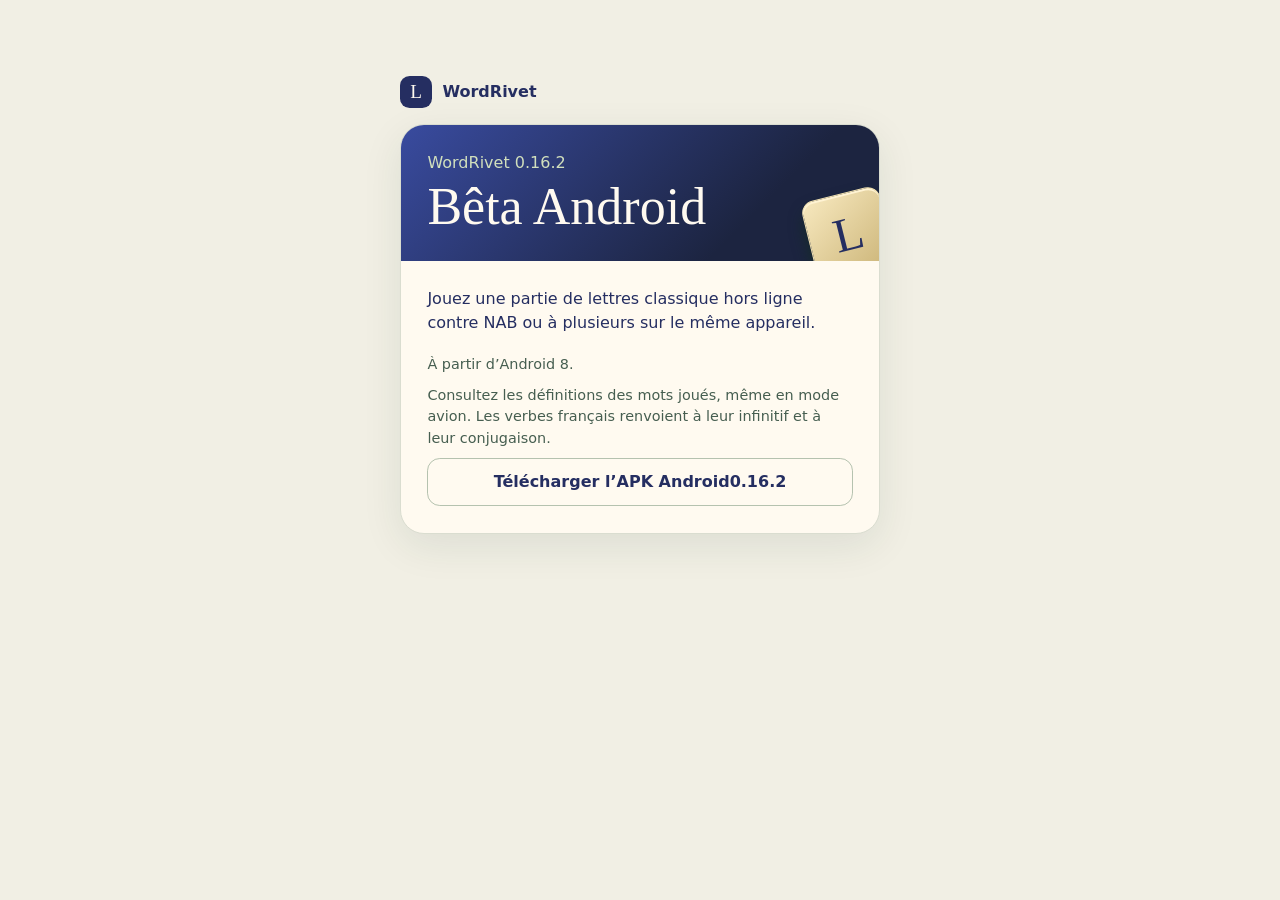
==== index.html @ 8d180b80 "Offer the WordRivet 0.16.2 beta on the download and invitation pages" ====
<!doctype html>
<html lang="fr">
<head>
  <meta charset="utf-8">
  <meta name="viewport" content="width=device-width, initial-scale=1">
  <meta name="theme-color" content="#252e61">
  <meta name="description" content="Téléchargez la bêta Android de WordRivet et jouez une partie de lettres classique.">
  <title>Bêta Android · WordRivet</title>
  <style>
    :root {
      color-scheme: light;
      --ink: #252e61;
      --muted: #465e50;
      --paper: #fffaf0;
      --page: #f1efe4;
      font: 16px/1.5 system-ui, sans-serif;
    }
    * { box-sizing: border-box; }
    [hidden] { display: none !important; }
    body { margin: 0; background: var(--page); color: var(--ink); }
    main { max-width: 35rem; padding: clamp(1rem, 6vw, 2.5rem); margin: 4vh auto; }
    .brand { margin: 0 0 1rem; display: flex; align-items: center; gap: .65rem; font-weight: 700; }
    .brand span {
      display: grid;
      place-items: center;
      background: var(--ink);
      color: var(--paper);
      border-radius: .6rem;
      font: 1.2rem Georgia, serif;
      width: 2rem;
      height: 2rem;
    }
    article {
      overflow: hidden;
      border-radius: 1.5rem;
      background: var(--paper);
      border: 1px solid #daddd0;
      box-shadow: 0 .75rem 2.5rem #1a332917;
    }
    .hero {
      position: relative;
      isolation: isolate;
      overflow: hidden;
      padding: 1.65rem;
      background: linear-gradient(135deg, #394b9f, #1c2440 72%);
      color: var(--paper);
    }
    .hero p { margin: 0; color: #d1dfbd; }
    h1 { margin: .3rem 0 0; font: clamp(2rem, 7vw, 3.25rem)/1.04 Georgia, serif; max-width: 85%; }
    .tile {
      position: absolute;
      right: -.55rem;
      bottom: -.75rem;
      z-index: -1;
      width: 5rem;
      height: 5rem;
      border: 1px solid #f3e3b3;
      border-radius: .8rem;
      background: linear-gradient(145deg, #f7e8be, #cbb477);
      box-shadow: inset 0 2px #fff3d3, 0 .35rem #867246, 0 .7rem 1rem #142d25;
      display: grid;
      place-items: center;
      color: var(--ink);
      transform: rotate(-14deg);
      font: 3rem Georgia, serif;
    }
    .body { padding: 1.65rem; }
    .body p { margin: 0 0 1.1rem; }
    .target { display: flex; align-items: baseline; flex-wrap: wrap; gap: .5rem .75rem; }
    .target strong { font: 2.5rem/1 Georgia, serif; }
    .target span { color: var(--muted); }
    .button {
      display: flex;
      justify-content: center;
      align-items: center;
      min-height: 3rem;
      border: 1px solid #b5c2af;
      border-radius: .8rem;
      padding: .65rem .9rem;
      color: var(--ink);
      text-decoration: none;
      font-weight: 650;
      text-align: center;
    }
    .primary { background: var(--ink); border-color: var(--ink); color: var(--paper); }
    .button:focus-visible { outline: 3px solid #73875d; outline-offset: 3px; }
    .install { margin-top: 1.2rem; }
    .install p { color: var(--muted); font-size: .9rem; margin-bottom: .55rem; }
  </style>
</head>
<body>
  <main>
    <p class="brand"><span aria-hidden="true">L</span> WordRivet</p>
    <article>
      <header class="hero">
        <p id="date">WordRivet 0.16.2</p>
        <h1 id="h1">Bêta Android</h1>
        <span class="tile" aria-hidden="true">L</span>
      </header>
      <div class="body">
        <div id="challenge" hidden>
          <p class="target"><strong id="score"></strong><span id="target-label">à battre</span></p>
          <p id="intro">Retrouve le même plateau et le même chevalet dans WordRivet.</p>
          <a class="button primary" id="open">Ouvrir dans WordRivet</a>
        </div>
        <p id="invalid">Jouez une partie de lettres classique hors ligne contre NAB ou à plusieurs sur le même appareil.</p>
        <div class="install">
          <p id="install">À partir d’Android 8.</p>
          <p id="changes">Consultez les définitions des mots joués, même en mode avion. Les verbes français renvoient à leur infinitif et à leur conjugaison.</p>
          <a id="download" class="button" href="https://raw.githubusercontent.com/nabz0r/scrabnble/refs/tags/v0.16.2/android/artifacts/lettrine.apk">Télécharger l’APK Android <span>0.16.2</span></a>
        </div>
      </div>
    </article>
  </main>
  <script>
    const invite = /^v1\/(?:en\/)?(\d{4})-(\d{2})-(\d{2})\/(0|[1-9]\d{0,3})\/[0-9a-f]{24}$/;
    const payload = location.hash.slice(1);
    const english = payload.startsWith('v1/en/');
    const fields = invite.exec(payload);
    if (english) {
      document.documentElement.lang = 'en';
      document.title = "Beat my score \u00b7 WordRivet";
      const labels = {"h1": "Beat my score", "date": "Word challenge", "target-label": "to beat", "intro": "Play the same board and rack in WordRivet.", "open": "Open in WordRivet", "invalid": "Open the complete link that came with the score card.", "install": "Install WordRivet on Android, then come back to this invitation.", "changes": "Look up definitions and French conjugations even in airplane mode."};
      for (const [id, text] of Object.entries(labels)) document.getElementById(id).textContent = text;
      const download = document.getElementById("download");
      download.textContent = "Download Android APK " + download.querySelector("span").textContent;
    }
    if (fields) {
      const [, year, month, day, points] = fields;
      const date = new Date(0);
      date.setUTCFullYear(+year, +month - 1, +day);
      if (+year > 0 && date.getUTCFullYear() === +year && date.getUTCMonth() === +month - 1 && date.getUTCDate() === +day) {
        const formatter = new Intl.DateTimeFormat(english ? 'en-GB' : 'fr-FR', { day: 'numeric', month: 'long', year: 'numeric', timeZone: 'UTC' });
        document.title = english ? 'Beat my score · WordRivet' : 'Bats mon score · WordRivet';
        document.getElementById('date').textContent = (english ? '' : 'Défi du ') + formatter.format(date);
        document.getElementById('h1').textContent = english ? 'Beat my score' : 'Bats mon score';
        document.getElementById('install').textContent = english ? 'Install WordRivet on Android, then come back to this invitation.' : 'Sur Android, installe WordRivet puis reviens à cette invitation.';
        document.getElementById('score').textContent = points + (+points === 1 ? ' point' : ' points');
        document.getElementById('open').href = 'lettrine://defi/' + payload;
        document.getElementById('challenge').hidden = false;
        document.getElementById('invalid').hidden = true;
      }
    }
  </script>
</body>
</html>
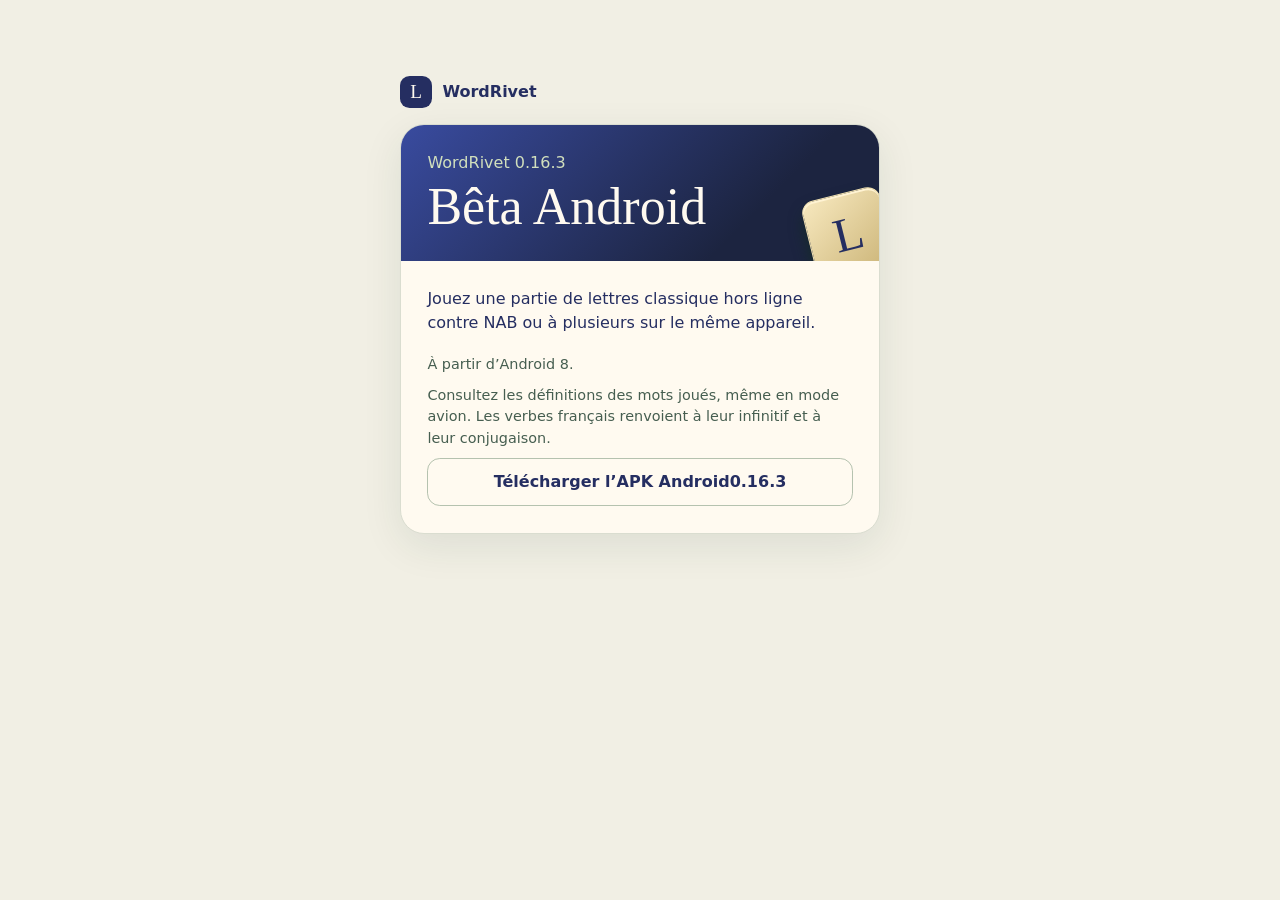
==== commit f72d84e7: "Offer the WordRivet 0.16.3 beta on the download and invitation pages" ====
--- a/index.html
+++ b/index.html
@@ -93,7 +93,7 @@
     <p class="brand"><span aria-hidden="true">L</span> WordRivet</p>
     <article>
       <header class="hero">
-        <p id="date">WordRivet 0.16.2</p>
+        <p id="date">WordRivet 0.16.3</p>
         <h1 id="h1">Bêta Android</h1>
         <span class="tile" aria-hidden="true">L</span>
       </header>
@@ -107,7 +107,7 @@
         <div class="install">
           <p id="install">À partir d’Android 8.</p>
           <p id="changes">Consultez les définitions des mots joués, même en mode avion. Les verbes français renvoient à leur infinitif et à leur conjugaison.</p>
-          <a id="download" class="button" href="https://raw.githubusercontent.com/nabz0r/scrabnble/refs/tags/v0.16.2/android/artifacts/lettrine.apk">Télécharger l’APK Android <span>0.16.2</span></a>
+          <a id="download" class="button" href="https://raw.githubusercontent.com/nabz0r/scrabnble/refs/tags/v0.16.3/android/artifacts/lettrine.apk">Télécharger l’APK Android <span>0.16.3</span></a>
         </div>
       </div>
     </article>
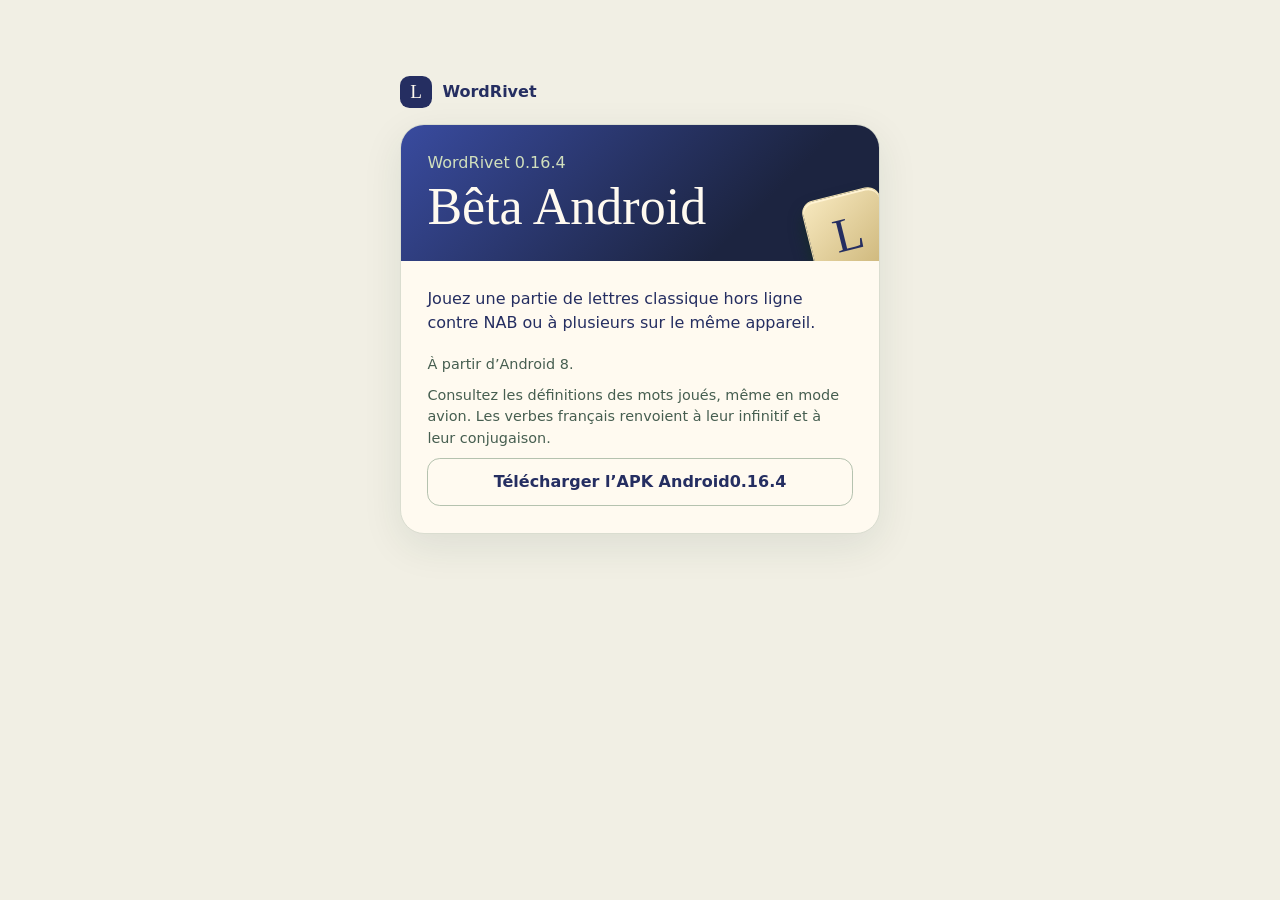
==== commit a5d02b7c: "Offer the WordRivet 0.16.4 beta on download and invitation pages" ====
--- a/index.html
+++ b/index.html
@@ -93,7 +93,7 @@
     <p class="brand"><span aria-hidden="true">L</span> WordRivet</p>
     <article>
       <header class="hero">
-        <p id="date">WordRivet 0.16.3</p>
+        <p id="date">WordRivet 0.16.4</p>
         <h1 id="h1">Bêta Android</h1>
         <span class="tile" aria-hidden="true">L</span>
       </header>
@@ -107,7 +107,7 @@
         <div class="install">
           <p id="install">À partir d’Android 8.</p>
           <p id="changes">Consultez les définitions des mots joués, même en mode avion. Les verbes français renvoient à leur infinitif et à leur conjugaison.</p>
-          <a id="download" class="button" href="https://raw.githubusercontent.com/nabz0r/scrabnble/refs/tags/v0.16.3/android/artifacts/lettrine.apk">Télécharger l’APK Android <span>0.16.3</span></a>
+          <a id="download" class="button" href="https://raw.githubusercontent.com/nabz0r/scrabnble/refs/tags/v0.16.4/android/artifacts/lettrine.apk">Télécharger l’APK Android <span>0.16.4</span></a>
         </div>
       </div>
     </article>
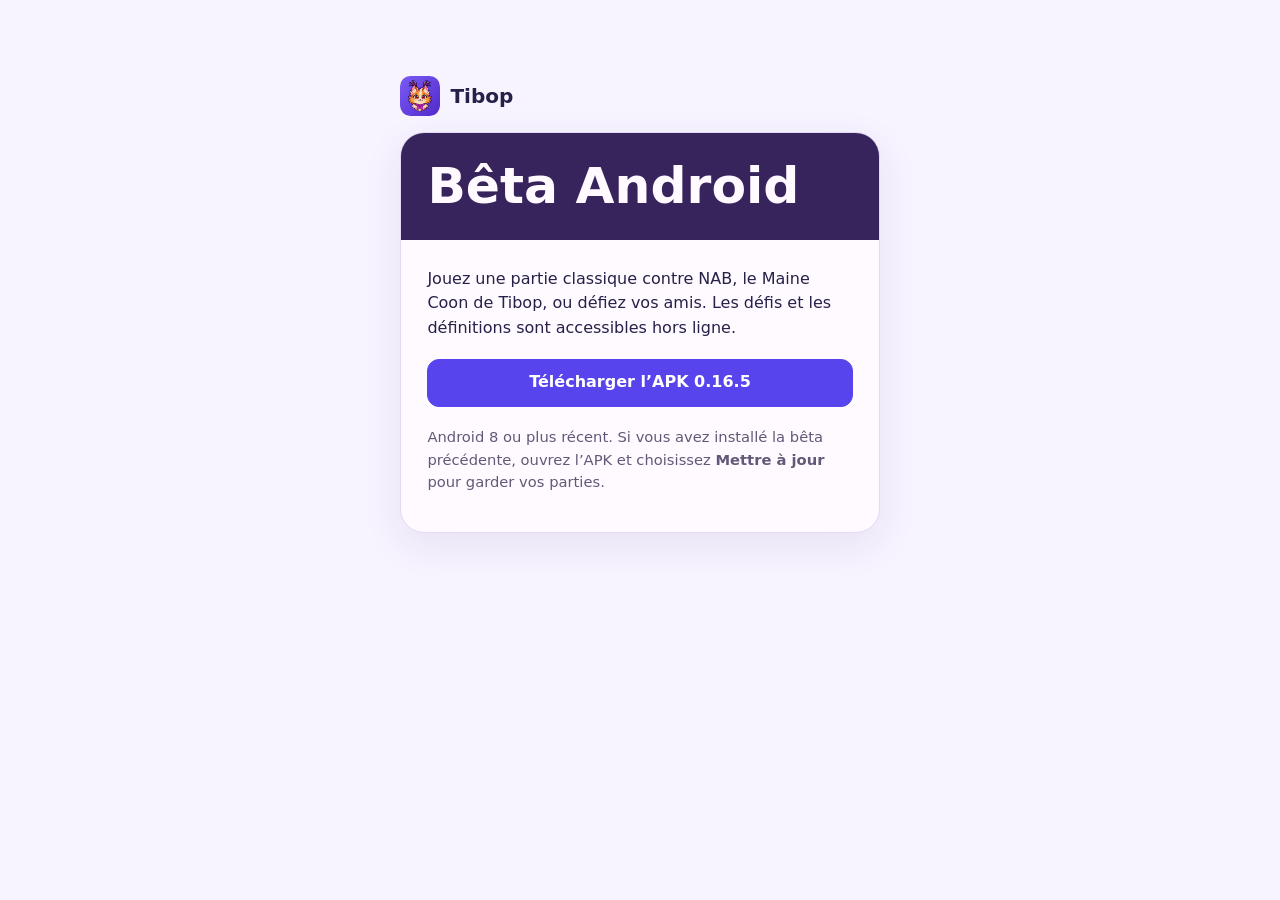
==== commit d72ea64b: "Publish Tibop 0.16.5 beta and invitation pages" ====
--- a/index.html
+++ b/index.html
@@ -3,143 +3,30 @@
 <head>
   <meta charset="utf-8">
   <meta name="viewport" content="width=device-width, initial-scale=1">
-  <meta name="theme-color" content="#252e61">
-  <meta name="description" content="Téléchargez la bêta Android de WordRivet et jouez une partie de lettres classique.">
-  <title>Bêta Android · WordRivet</title>
-  <style>
-    :root {
-      color-scheme: light;
-      --ink: #252e61;
-      --muted: #465e50;
-      --paper: #fffaf0;
-      --page: #f1efe4;
-      font: 16px/1.5 system-ui, sans-serif;
-    }
-    * { box-sizing: border-box; }
-    [hidden] { display: none !important; }
-    body { margin: 0; background: var(--page); color: var(--ink); }
-    main { max-width: 35rem; padding: clamp(1rem, 6vw, 2.5rem); margin: 4vh auto; }
-    .brand { margin: 0 0 1rem; display: flex; align-items: center; gap: .65rem; font-weight: 700; }
-    .brand span {
-      display: grid;
-      place-items: center;
-      background: var(--ink);
-      color: var(--paper);
-      border-radius: .6rem;
-      font: 1.2rem Georgia, serif;
-      width: 2rem;
-      height: 2rem;
-    }
-    article {
-      overflow: hidden;
-      border-radius: 1.5rem;
-      background: var(--paper);
-      border: 1px solid #daddd0;
-      box-shadow: 0 .75rem 2.5rem #1a332917;
-    }
-    .hero {
-      position: relative;
-      isolation: isolate;
-      overflow: hidden;
-      padding: 1.65rem;
-      background: linear-gradient(135deg, #394b9f, #1c2440 72%);
-      color: var(--paper);
-    }
-    .hero p { margin: 0; color: #d1dfbd; }
-    h1 { margin: .3rem 0 0; font: clamp(2rem, 7vw, 3.25rem)/1.04 Georgia, serif; max-width: 85%; }
-    .tile {
-      position: absolute;
-      right: -.55rem;
-      bottom: -.75rem;
-      z-index: -1;
-      width: 5rem;
-      height: 5rem;
-      border: 1px solid #f3e3b3;
-      border-radius: .8rem;
-      background: linear-gradient(145deg, #f7e8be, #cbb477);
-      box-shadow: inset 0 2px #fff3d3, 0 .35rem #867246, 0 .7rem 1rem #142d25;
-      display: grid;
-      place-items: center;
-      color: var(--ink);
-      transform: rotate(-14deg);
-      font: 3rem Georgia, serif;
-    }
-    .body { padding: 1.65rem; }
-    .body p { margin: 0 0 1.1rem; }
-    .target { display: flex; align-items: baseline; flex-wrap: wrap; gap: .5rem .75rem; }
-    .target strong { font: 2.5rem/1 Georgia, serif; }
-    .target span { color: var(--muted); }
-    .button {
-      display: flex;
-      justify-content: center;
-      align-items: center;
-      min-height: 3rem;
-      border: 1px solid #b5c2af;
-      border-radius: .8rem;
-      padding: .65rem .9rem;
-      color: var(--ink);
-      text-decoration: none;
-      font-weight: 650;
-      text-align: center;
-    }
-    .primary { background: var(--ink); border-color: var(--ink); color: var(--paper); }
-    .button:focus-visible { outline: 3px solid #73875d; outline-offset: 3px; }
-    .install { margin-top: 1.2rem; }
-    .install p { color: var(--muted); font-size: .9rem; margin-bottom: .55rem; }
-  </style>
+  <meta name="theme-color" content="#f7f3ff">
+  <meta name="referrer" content="no-referrer">
+  <meta name="description" content="Téléchargez Tibop pour Android, le jeu de lettres de NAB le Maine Coon.">
+  <title>Bêta Android · Tibop</title>
+  <link rel="icon" href="./tibop-icon.png" type="image/png">
+  <link rel="stylesheet" href="./tibop.css">
 </head>
 <body>
   <main>
-    <p class="brand"><span aria-hidden="true">L</span> WordRivet</p>
+    <p class="brand"><img src="./tibop-icon.png" width="40" height="40" alt=""> Tibop</p>
     <article>
-      <header class="hero">
-        <p id="date">WordRivet 0.16.4</p>
-        <h1 id="h1">Bêta Android</h1>
-        <span class="tile" aria-hidden="true">L</span>
-      </header>
+      <header class="hero"><h1>Bêta Android</h1></header>
       <div class="body">
-        <div id="challenge" hidden>
-          <p class="target"><strong id="score"></strong><span id="target-label">à battre</span></p>
-          <p id="intro">Retrouve le même plateau et le même chevalet dans WordRivet.</p>
-          <a class="button primary" id="open">Ouvrir dans WordRivet</a>
-        </div>
-        <p id="invalid">Jouez une partie de lettres classique hors ligne contre NAB ou à plusieurs sur le même appareil.</p>
+        <p>Jouez une partie classique contre NAB, le Maine Coon de Tibop, ou défiez vos amis. Les défis et les définitions sont accessibles hors ligne.</p>
+        <a class="button primary" href="https://github.com/nabz0r/scrabnble/releases/download/v0.16.5/Tibop-0.16.5.apk">Télécharger l’APK 0.16.5</a>
         <div class="install">
-          <p id="install">À partir d’Android 8.</p>
-          <p id="changes">Consultez les définitions des mots joués, même en mode avion. Les verbes français renvoient à leur infinitif et à leur conjugaison.</p>
-          <a id="download" class="button" href="https://raw.githubusercontent.com/nabz0r/scrabnble/refs/tags/v0.16.4/android/artifacts/lettrine.apk">Télécharger l’APK Android <span>0.16.4</span></a>
+          <p>Android 8 ou plus récent. Si vous avez installé la bêta précédente, ouvrez l’APK et choisissez <strong>Mettre à jour</strong> pour garder vos parties.</p>
         </div>
       </div>
     </article>
   </main>
   <script>
-    const invite = /^v1\/(?:en\/)?(\d{4})-(\d{2})-(\d{2})\/(0|[1-9]\d{0,3})\/[0-9a-f]{24}$/;
-    const payload = location.hash.slice(1);
-    const english = payload.startsWith('v1/en/');
-    const fields = invite.exec(payload);
-    if (english) {
-      document.documentElement.lang = 'en';
-      document.title = "Beat my score \u00b7 WordRivet";
-      const labels = {"h1": "Beat my score", "date": "Word challenge", "target-label": "to beat", "intro": "Play the same board and rack in WordRivet.", "open": "Open in WordRivet", "invalid": "Open the complete link that came with the score card.", "install": "Install WordRivet on Android, then come back to this invitation.", "changes": "Look up definitions and French conjugations even in airplane mode."};
-      for (const [id, text] of Object.entries(labels)) document.getElementById(id).textContent = text;
-      const download = document.getElementById("download");
-      download.textContent = "Download Android APK " + download.querySelector("span").textContent;
-    }
-    if (fields) {
-      const [, year, month, day, points] = fields;
-      const date = new Date(0);
-      date.setUTCFullYear(+year, +month - 1, +day);
-      if (+year > 0 && date.getUTCFullYear() === +year && date.getUTCMonth() === +month - 1 && date.getUTCDate() === +day) {
-        const formatter = new Intl.DateTimeFormat(english ? 'en-GB' : 'fr-FR', { day: 'numeric', month: 'long', year: 'numeric', timeZone: 'UTC' });
-        document.title = english ? 'Beat my score · WordRivet' : 'Bats mon score · WordRivet';
-        document.getElementById('date').textContent = (english ? '' : 'Défi du ') + formatter.format(date);
-        document.getElementById('h1').textContent = english ? 'Beat my score' : 'Bats mon score';
-        document.getElementById('install').textContent = english ? 'Install WordRivet on Android, then come back to this invitation.' : 'Sur Android, installe WordRivet puis reviens à cette invitation.';
-        document.getElementById('score').textContent = points + (+points === 1 ? ' point' : ' points');
-        document.getElementById('open').href = 'lettrine://defi/' + payload;
-        document.getElementById('challenge').hidden = false;
-        document.getElementById('invalid').hidden = true;
-      }
+    if (/^#v1\//.test(location.hash)) {
+      location.replace(new URL('./defi/' + location.hash, location.href));
     }
   </script>
 </body>
--- a/tibop.css
+++ b/tibop.css
@@ -0,0 +1,51 @@
+:root {
+  color-scheme: light;
+  --ink: #272049;
+  --muted: #625877;
+  --paper: #fffaff;
+  --page: #f7f3ff;
+  --line: #e4d9f5;
+  --violet: #5844ed;
+  --plum: #38245d;
+  font: 16px/1.55 system-ui, sans-serif;
+}
+
+* { box-sizing: border-box; }
+[hidden] { display: none !important; }
+body { margin: 0; background: var(--page); color: var(--ink); }
+main { max-width: 35rem; padding: clamp(1rem, 6vw, 2.5rem); margin: 4vh auto; }
+.brand { display: flex; align-items: center; gap: .65rem; margin: 0 0 1rem; font-size: 1.25rem; font-weight: 750; }
+.brand img { border-radius: .65rem; }
+
+article {
+  overflow: hidden;
+  border: 1px solid var(--line);
+  border-radius: 1.5rem;
+  background: var(--paper);
+  box-shadow: 0 .75rem 2.5rem #38245d15;
+}
+
+.hero { padding: 1.65rem; background: var(--plum); color: var(--paper); }
+.hero p { margin: 0 0 .4rem; color: #eae1fb; }
+h1 { margin: 0; font-size: clamp(2rem, 7vw, 3.15rem); line-height: 1.08; }
+.body { padding: 1.65rem; }
+.body p { margin: 0 0 1.1rem; }
+.target { display: flex; align-items: baseline; flex-wrap: wrap; gap: .45rem .65rem; }
+.target strong { font-size: 2.25rem; line-height: 1.08; }
+.target span { color: var(--muted); }
+.button {
+  display: block;
+  min-height: 3rem;
+  border: 1px solid var(--line);
+  border-radius: .75rem;
+  padding: .65rem .9rem;
+  color: var(--ink);
+  text-decoration: none;
+  font-weight: 700;
+  text-align: center;
+}
+.primary, .button:only-child { background: var(--violet); border-color: var(--violet); color: #fff; }
+.invitation .primary { margin-bottom: 1rem; }
+.button:focus-visible { outline: 3px solid var(--plum); outline-offset: 3px; }
+.install { margin-top: 1.2rem; }
+.install p { color: var(--muted); font-size: .92rem; margin-bottom: .7rem; }
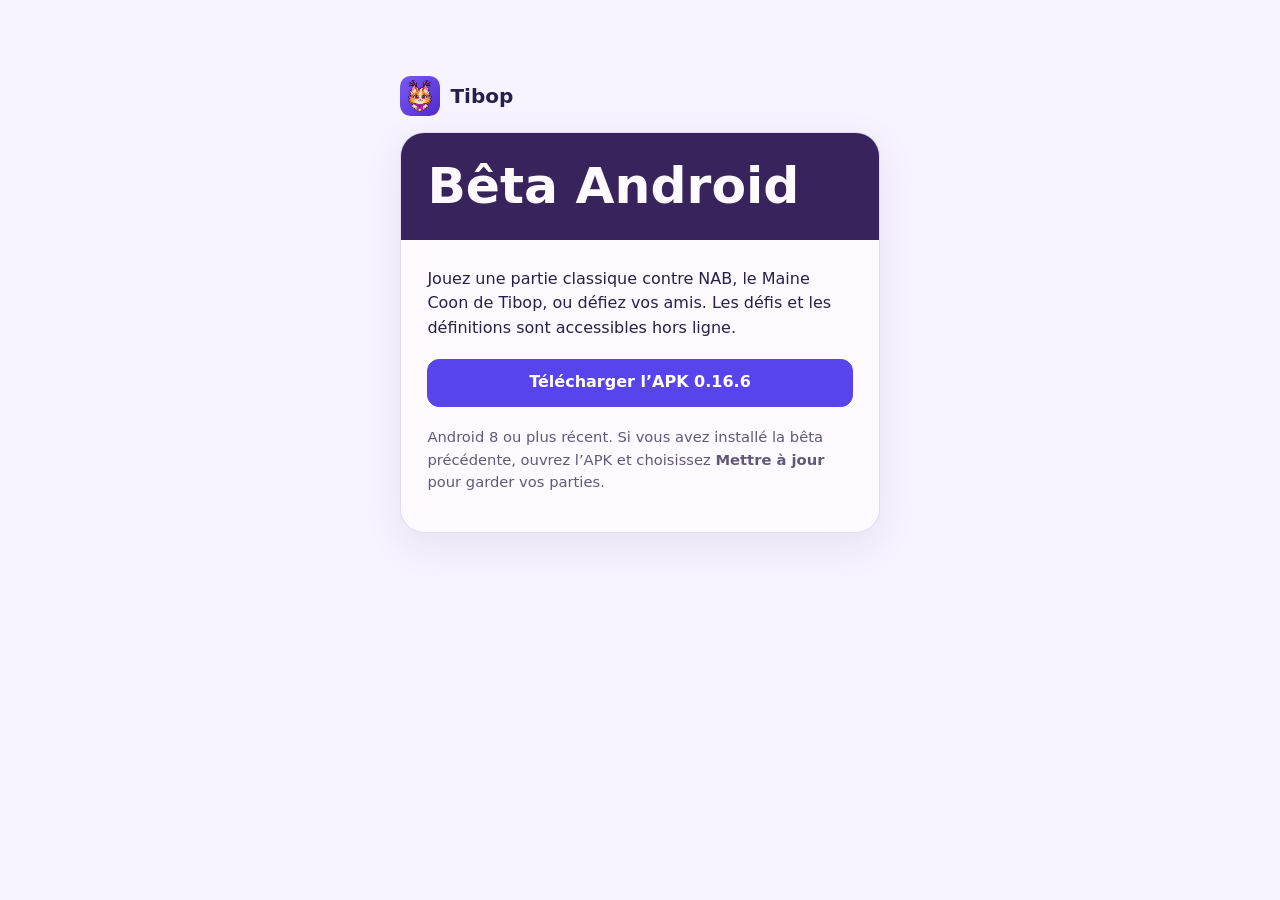
==== commit 5db80f51: "Point Tibop beta and invitations to 0.16.6" ====
--- a/index.html
+++ b/index.html
@@ -17,7 +17,7 @@
       <header class="hero"><h1>Bêta Android</h1></header>
       <div class="body">
         <p>Jouez une partie classique contre NAB, le Maine Coon de Tibop, ou défiez vos amis. Les défis et les définitions sont accessibles hors ligne.</p>
-        <a class="button primary" href="https://github.com/nabz0r/scrabnble/releases/download/v0.16.5/Tibop-0.16.5.apk">Télécharger l’APK 0.16.5</a>
+        <a class="button primary" href="https://github.com/nabz0r/scrabnble/releases/download/v0.16.6/Tibop-0.16.6.apk">Télécharger l’APK 0.16.6</a>
         <div class="install">
           <p>Android 8 ou plus récent. Si vous avez installé la bêta précédente, ouvrez l’APK et choisissez <strong>Mettre à jour</strong> pour garder vos parties.</p>
         </div>
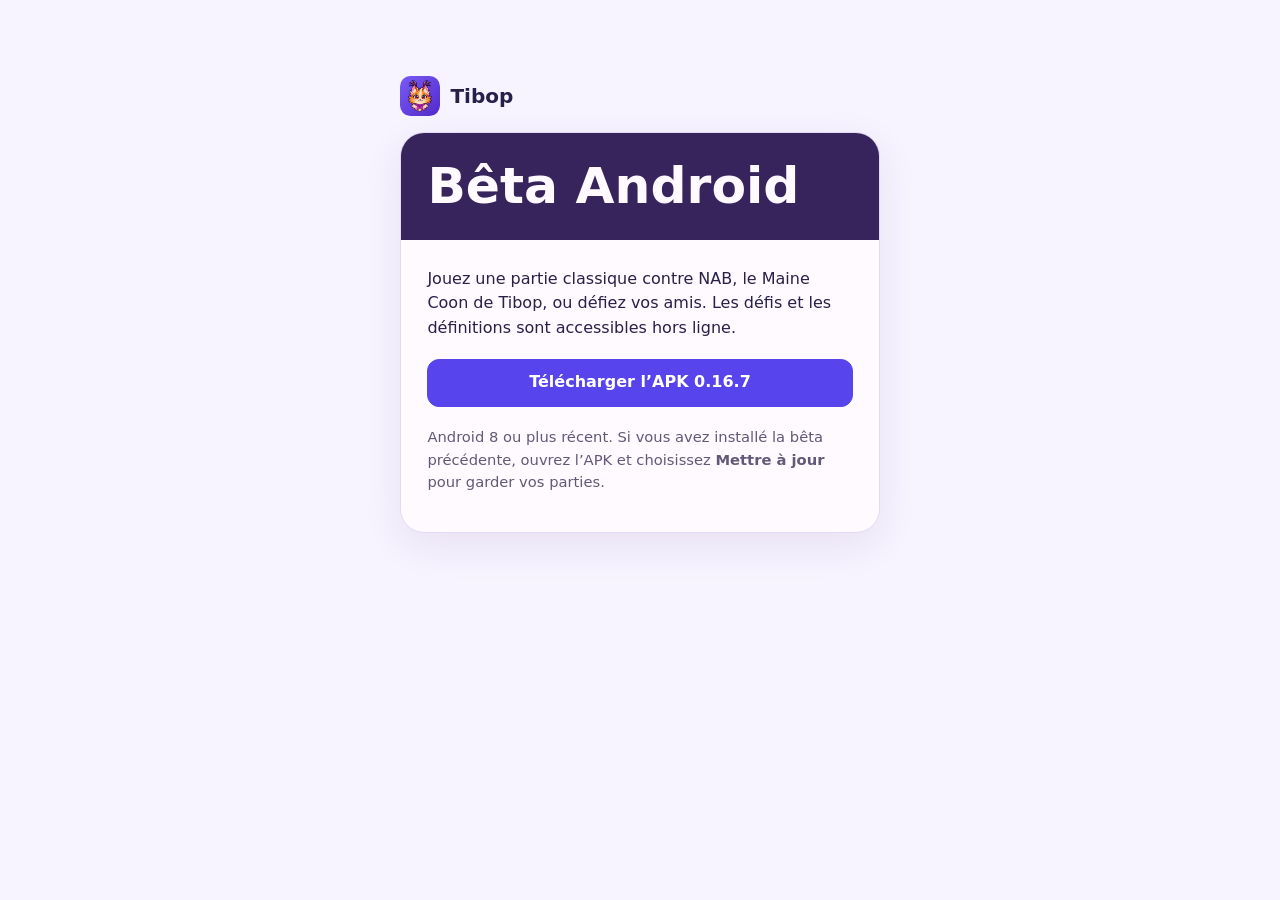
==== commit 11cf501e: "Point Tibop beta and invitations to 0.16.7" ====
--- a/index.html
+++ b/index.html
@@ -17,7 +17,7 @@
       <header class="hero"><h1>Bêta Android</h1></header>
       <div class="body">
         <p>Jouez une partie classique contre NAB, le Maine Coon de Tibop, ou défiez vos amis. Les défis et les définitions sont accessibles hors ligne.</p>
-        <a class="button primary" href="https://github.com/nabz0r/scrabnble/releases/download/v0.16.6/Tibop-0.16.6.apk">Télécharger l’APK 0.16.6</a>
+        <a class="button primary" href="https://github.com/nabz0r/Tibop/releases/download/v0.16.7/Tibop-0.16.7.apk">Télécharger l’APK 0.16.7</a>
         <div class="install">
           <p>Android 8 ou plus récent. Si vous avez installé la bêta précédente, ouvrez l’APK et choisissez <strong>Mettre à jour</strong> pour garder vos parties.</p>
         </div>
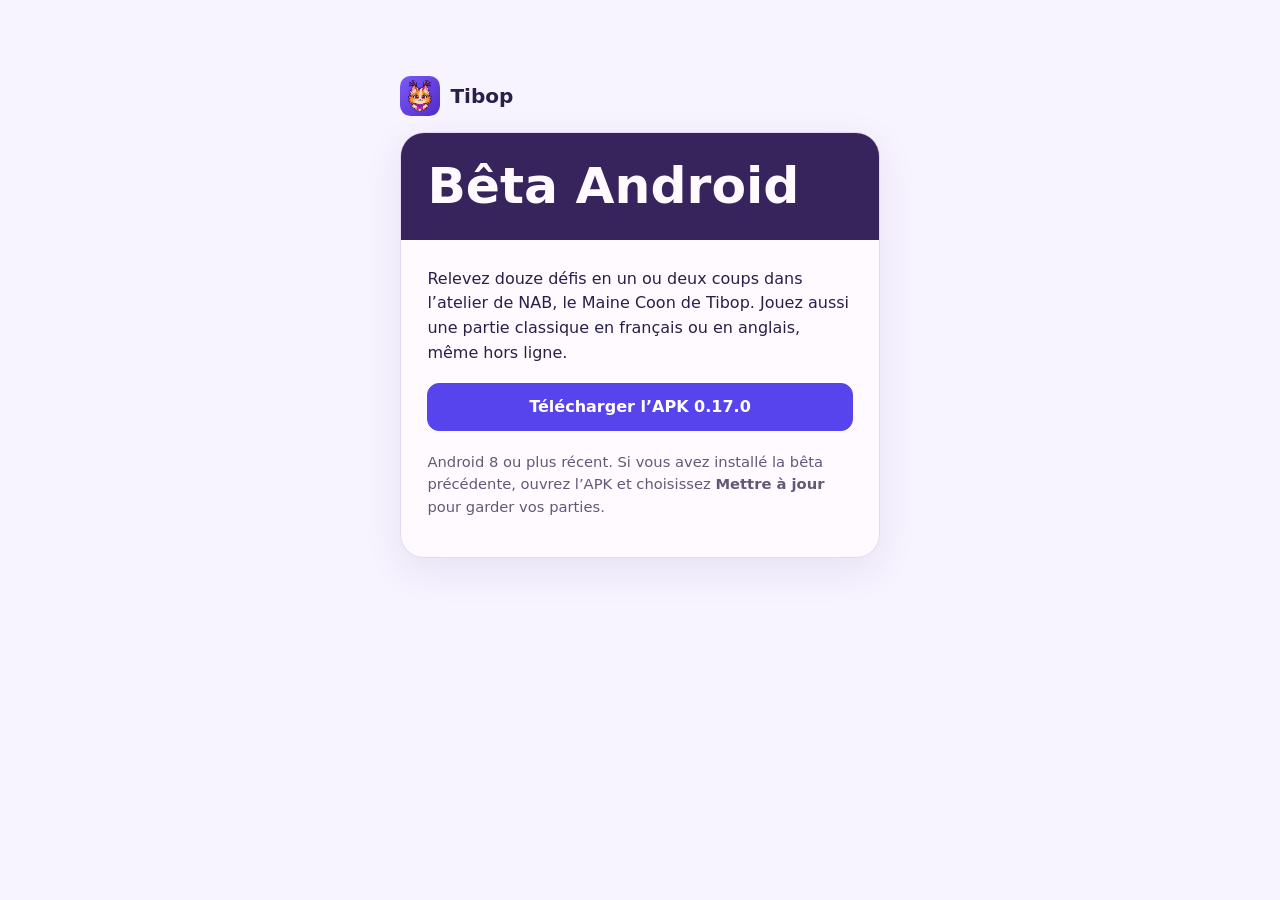
==== commit ddad3fc3: "Publish the Tibop 0.17.0 beta download" ====
--- a/index.html
+++ b/index.html
@@ -16,8 +16,8 @@
     <article>
       <header class="hero"><h1>Bêta Android</h1></header>
       <div class="body">
-        <p>Jouez une partie classique contre NAB, le Maine Coon de Tibop, ou défiez vos amis. Les défis et les définitions sont accessibles hors ligne.</p>
-        <a class="button primary" href="https://github.com/nabz0r/Tibop/releases/download/v0.16.7/Tibop-0.16.7.apk">Télécharger l’APK 0.16.7</a>
+        <p>Relevez douze défis en un ou deux coups dans l’atelier de NAB, le Maine Coon de Tibop. Jouez aussi une partie classique en français ou en anglais, même hors ligne.</p>
+        <a class="button primary" href="https://github.com/nabz0r/Tibop/releases/download/v0.17.0/Tibop-0.17.0.apk">Télécharger l’APK 0.17.0</a>
         <div class="install">
           <p>Android 8 ou plus récent. Si vous avez installé la bêta précédente, ouvrez l’APK et choisissez <strong>Mettre à jour</strong> pour garder vos parties.</p>
         </div>
